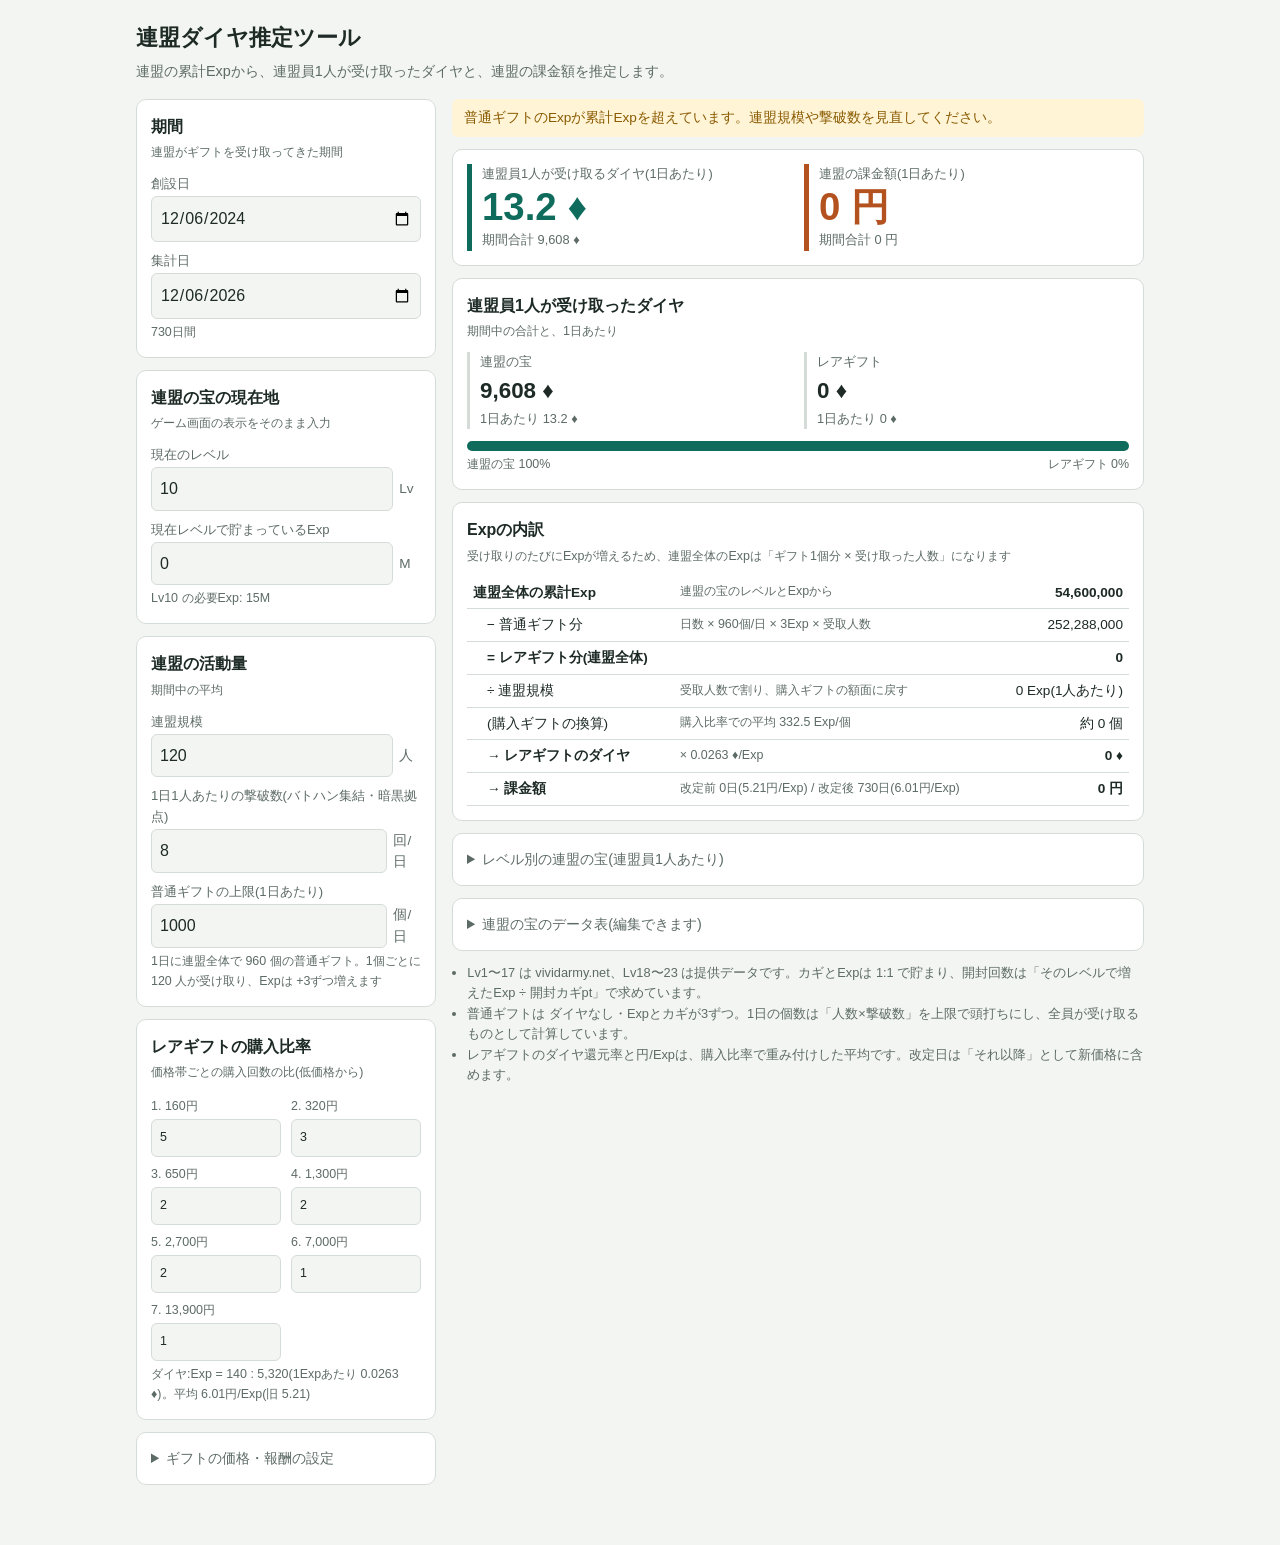
==== index.html @ a369a462 "Rename 連盟ダイヤ推定ツール.html to index.html" ====
<!DOCTYPE html>
<html lang="ja">
<head>
<meta charset="utf-8">
<meta name="viewport" content="width=device-width, initial-scale=1, viewport-fit=cover">
<title>連盟ダイヤ推定ツール</title>
<style>
:root{--bg:#f3f5f2;--panel:#fff;--ink:#1d2a26;--sub:#5d6b66;--line:#d5dcd8;--acc:#0f6b5c;--acc2:#b4521f;--warn:#8a5a00;--warnbg:#fff4d6;
box-sizing:border-box;padding-top:env(safe-area-inset-top,0px);padding-bottom:env(safe-area-inset-bottom,0px)}
@media (prefers-color-scheme:dark){:root:not([data-theme="light"]){--bg:#121815;--panel:#1b2420;--ink:#e6ede9;--sub:#9db0a8;--line:#2e3b36;--acc:#4fc3ad;--acc2:#f09a68;--warn:#f2c76a;--warnbg:#3a3116}}
:root[data-theme="dark"]{--bg:#121815;--panel:#1b2420;--ink:#e6ede9;--sub:#9db0a8;--line:#2e3b36;--acc:#4fc3ad;--acc2:#f09a68;--warn:#f2c76a;--warnbg:#3a3116}
html{scroll-padding-top:env(safe-area-inset-top,0px)}
*{box-sizing:border-box}
body{margin:0;background:var(--bg);color:var(--ink);font-family:"Noto Sans JP","Hiragino Sans","Yu Gothic",sans-serif;line-height:1.6}
main{max-width:1040px;margin:0 auto;padding:20px 16px 48px}
h1{font-size:1.4rem;margin:0 0 4px}
h2{font-size:1rem;margin:0 0 4px}
p.lead{margin:0 0 16px;color:var(--sub);font-size:.9rem}
.layout{display:grid;grid-template-columns:300px 1fr;gap:16px;align-items:start}
@media (max-width:820px){.layout{grid-template-columns:1fr}}
@media (min-width:821px){aside{position:sticky;top:12px}}
section,.card{background:var(--panel);border:1px solid var(--line);border-radius:10px;padding:14px;margin-bottom:12px}
.scope{font-size:.78rem;color:var(--sub);margin:0 0 10px}
label{display:block;font-size:.82rem;color:var(--sub);margin-top:8px}
.in{display:flex;align-items:center;gap:6px;margin-top:2px}
.in span{color:var(--sub);font-size:.85rem;min-width:1.6em}
input{width:100%;padding:8px;font:inherit;color:var(--ink);background:var(--bg);border:1px solid var(--line);border-radius:6px}
input:focus-visible,button:focus-visible,summary:focus-visible{outline:2px solid var(--acc);outline-offset:1px}
.hint{font-size:.78rem;color:var(--sub);margin:4px 0 0;min-height:1.2em}
.row{display:grid;grid-template-columns:repeat(auto-fit,minmax(210px,1fr));gap:12px}
.c{border-left:3px solid var(--line);padding-left:10px}
.c .k{font-size:.8rem;color:var(--sub)}
.c .v{font-size:1.4rem;font-weight:700;font-variant-numeric:tabular-nums}
.c .s{font-size:.8rem;color:var(--sub)}
.hero .c{border-left-width:5px}
.hero .v{font-size:2.4rem;line-height:1.2}
.hero .a{border-color:var(--acc)}.hero .a .v{color:var(--acc)}
.hero .b{border-color:var(--acc2)}.hero .b .v{color:var(--acc2)}
.bar{display:flex;height:10px;border-radius:5px;overflow:hidden;background:var(--line);margin:12px 0 4px}
.bar i{display:block;background:var(--acc)}.bar i+i{background:var(--acc2)}
.legend{font-size:.78rem;color:var(--sub);display:flex;justify-content:space-between}
.warn{background:var(--warnbg);color:var(--warn);border-radius:6px;padding:8px 12px;margin:0 0 12px;font-size:.85rem}
.scroll{overflow-x:auto}
table{border-collapse:collapse;width:100%;font-size:.85rem;font-variant-numeric:tabular-nums}
th,td{border-bottom:1px solid var(--line);padding:5px 6px;text-align:right;white-space:nowrap}
th:first-child,td:first-child{text-align:left;white-space:normal}
td:nth-child(2){color:var(--sub);font-size:.78rem;text-align:left}
td input{padding:4px 6px;min-width:96px;text-align:right}
#tbl td:nth-child(2){text-align:right;color:inherit;font-size:inherit}
#tiers td:nth-child(2){text-align:right;color:inherit;font-size:inherit}
.mix{display:grid;grid-template-columns:repeat(2,1fr);gap:4px 10px}
.mix label{margin-top:4px;font-size:.78rem}
button{font:inherit;padding:6px 12px;border:1px solid var(--line);border-radius:6px;background:var(--bg);color:var(--ink);cursor:pointer}
details{margin-top:8px}
summary{cursor:pointer;color:var(--sub);font-size:.9rem}
ul.note{margin:8px 0 0;padding-left:1.2em;color:var(--sub);font-size:.8rem}
</style>
</head>
<body>
<main>
<h1>連盟ダイヤ推定ツール</h1>
<p class="lead">連盟の累計Expから、連盟員1人が受け取ったダイヤと、連盟の課金額を推定します。</p>
<div class="layout">
<aside>
<section>
<h2>期間</h2><p class="scope">連盟がギフトを受け取ってきた期間</p>
<label for="start">創設日</label><div class="in"><input type="date" id="start"></div>
<label for="end">集計日</label><div class="in"><input type="date" id="end"></div>
<p class="hint" id="hDays"></p>
</section>
<section>
<h2>連盟の宝の現在地</h2><p class="scope">ゲーム画面の表示をそのまま入力</p>
<label for="lv">現在のレベル</label><div class="in"><input type="number" id="lv" min="1" value="10"><span>Lv</span></div>
<label for="exp">現在レベルで貯まっているExp</label><div class="in"><input type="number" id="exp" min="0" step="0.01" value="0"><span>M</span></div>
<p class="hint" id="hLv"></p>
</section>
<section>
<h2>連盟の活動量</h2><p class="scope">期間中の平均</p>
<label for="mem">連盟規模</label><div class="in"><input type="number" id="mem" min="1" value="120"><span>人</span></div>
<label for="kill">1日1人あたりの撃破数(バトハン集結・暗黒拠点)</label><div class="in"><input type="number" id="kill" min="0" value="8"><span>回/日</span></div>
<label for="cap">普通ギフトの上限(1日あたり)</label><div class="in"><input type="number" id="cap" min="0" value="1000"><span>個/日</span></div>
<p class="hint" id="hNorm"></p>
</section>
<section>
<h2>レアギフトの購入比率</h2><p class="scope">価格帯ごとの購入回数の比(低価格から)</p>
<div class="mix" id="mix"></div>
<p class="hint" id="hMix"></p>
</section>
<details class="card">
<summary>ギフトの価格・報酬の設定</summary>
<div class="scroll"><table id="tiers"></table></div>
<label>価格改定日<div class="in"><input type="date" id="cut" value="2024-04-27"></div></label>
</details>
</aside>

<div>
<div id="warns"></div>
<div class="row hero card" id="hero"></div>
<section>
<h2>連盟員1人が受け取ったダイヤ</h2><p class="scope">期間中の合計と、1日あたり</p>
<div class="row" id="dia"></div>
<div class="bar" id="bar"></div><div class="legend" id="legend"></div>
</section>
<section>
<h2>Expの内訳</h2><p class="scope">受け取りのたびにExpが増えるため、連盟全体のExpは「ギフト1個分 × 受け取った人数」になります</p>
<div class="scroll"><table id="flow"></table></div>
</section>
<details class="card"><summary>レベル別の連盟の宝(連盟員1人あたり)</summary><div class="scroll"><table id="detail"></table></div></details>
<details class="card"><summary>連盟の宝のデータ表(編集できます)</summary>
<div class="scroll"><table id="tbl"></table></div>
<p><button id="add" type="button">レベルを追加</button></p></details>
<ul class="note">
<li>Lv1〜17 は vividarmy.net、Lv18〜23 は提供データです。カギとExpは 1:1 で貯まり、開封回数は「そのレベルで増えたExp ÷ 開封カギpt」で求めています。</li>
<li>普通ギフトは ダイヤなし・Expとカギが3ずつ。1日の個数は「人数×撃破数」を上限で頭打ちにし、全員が受け取るものとして計算しています。</li>
<li>レアギフトのダイヤ還元率と円/Expは、購入比率で重み付けした平均です。改定日は「それ以降」として新価格に含めます。</li>
</ul>
</div>
</div>
</main>
<script>
const DATA=[[1500000,450000,75],[2250000,525000,85],[3150000,600000,100],[4200000,675000,115],[5400000,750000,130],[6750000,825000,145],[8250000,900000,160],[10500000,975000,175],[12600000,1050000,190],[15000000,1500000,275],[18000000,1650000,305],[22500000,1800000,335],[28500000,1950000,365],[36000000,2100000,395],[45000000,2250000,430],[57000000,2400000,460],[75000000,2550000,495],[97500000,2700000,525],[123000000,2850000,560],[130000000,3300000,655],[180000000,3600000,720],[218000000,3900000,780],[263000000,4200000,850],[null,null,null]];
const $=id=>document.getElementById(id);
const fmtD=d=>d.getFullYear()+'-'+String(d.getMonth()+1).padStart(2,'0')+'-'+String(d.getDate()).padStart(2,'0');
const utc=s=>{const [y,m,d]=s.split('-').map(Number);return Date.UTC(y,m-1,d)};
const n0=x=>Math.round(x).toLocaleString('ja-JP');
const n1=x=>x.toLocaleString('ja-JP',{maximumFractionDigits:1});
const n2=x=>x.toLocaleString('ja-JP',{maximumFractionDigits:2});
const now=new Date();
$('end').value=fmtD(now);
$('start').value=fmtD(new Date(now.getFullYear()-2,now.getMonth(),now.getDate()));
function buildTable(){
  let h='<tr><th>Lv</th><th>次Lv Exp</th><th>開封カギpt</th><th>ダイヤ(♦)</th></tr>';
  DATA.forEach((r,i)=>{h+=`<tr><td>${i+1}</td>`+r.map((v,j)=>`<td><input type="number" min="0" data-r="${i}" data-c="${j}" value="${v??''}" aria-label="Lv${i+1}の${['次Lv Exp','開封カギpt','ダイヤ'][j]}"></td>`).join('')+'</tr>'});
  $('tbl').innerHTML=h;
}
function rows(){const o=[];document.querySelectorAll('#tbl tr').forEach((tr,i)=>{if(i)o.push([...tr.querySelectorAll('input')].map(x=>x.value===''?null:Number(x.value)))});return o}
const card=(k,v,s,cls)=>`<div class="c ${cls||''}"><div class="k">${k}</div><div class="v">${v}</div><div class="s">${s||''}</div></div>`;
const TIERS=[[160,120,5,20,5],[320,240,5,40,3],[650,600,10,100,2],[1300,1100,10,200,2],[2700,2440,10,450,2],[7000,6100,20,1200,1],[13900,12000,20,2400,1]];
const n4=x=>x.toLocaleString('ja-JP',{maximumFractionDigits:4});
function buildTiers(){
  let h='<tr><th>新価格(円)</th><th>旧価格(円)</th><th>ダイヤ</th><th>Exp・カギ</th></tr>';
  TIERS.forEach((t,i)=>{h+='<tr>'+t.slice(0,4).map((v,j)=>`<td><input type="number" min="0" data-t="${i}" data-j="${j}" value="${v}" aria-label="${i+1}段目の${['新価格','旧価格','ダイヤ','Exp・カギ'][j]}"></td>`).join('')+'</tr>'});
  $('tiers').innerHTML=h;
  $('mix').innerHTML=TIERS.map((t,i)=>`<label>${i+1}. <span id="mx${i}"></span><div class="in"><input type="number" min="0" step="0.1" data-w="${i}" value="${t[4]}" aria-label="${i+1}段目の購入比率"></div></label>`).join('');
}
function tiers(){
  const T=[...document.querySelectorAll('#tiers tr')].slice(1).map(tr=>[...tr.querySelectorAll('input')].map(x=>Number(x.value)||0));
  const w=[...document.querySelectorAll('#mix input')].map(x=>Math.max(0,Number(x.value)||0));
  return T.map((t,i)=>({np:t[0],op:t[1],d:t[2],x:t[3],w:w[i]}));
}
function calc(){
  const R=rows(),L=Math.max(1,parseInt($('lv').value)||1),e=Math.max(0,Number($('exp').value)||0)*1e6;
  const mem=Math.max(1,Number($('mem').value)||1),kill=Math.max(0,Number($('kill').value)||0),cap=Math.max(0,Number($('cap').value)||0);
  const s=utc($('start').value),t=utc($('end').value),c=utc($('cut').value);
  const T=tiers();
  T.forEach((x,i)=>{$('mx'+i).textContent=n0(x.np)+'円'});
  const sw=T.reduce((a,x)=>a+x.w,0),wX=T.reduce((a,x)=>a+x.w*x.x,0),wD=T.reduce((a,x)=>a+x.w*x.d,0);
  const wN=T.reduce((a,x)=>a+x.w*x.np,0),wO=T.reduce((a,x)=>a+x.w*x.op,0);
  const dpe=wX>0?wD/wX:0,yN=wX>0?wN/wX:0,yO=wX>0?wO/wX:0;
  $('hMix').textContent=wX>0?`ダイヤ:Exp = ${n1(wD)} : ${n0(wX)}(1Expあたり ${n4(dpe)} ♦)。平均 ${n2(yN)}円/Exp(旧 ${n2(yO)})`:'購入比率を入力してください';
  const W=[];
  if(!(t>s)) W.push('集計日は創設日より後にしてください。');
  const days=Math.max(1,(t-s)/864e5);
  $('hDays').textContent=t>s?`${n0(days)}日間`:'';
  const cur=R[L-1];
  $('hLv').textContent=cur&&cur[0]!=null?`Lv${L} の必要Exp: ${n1(cur[0]/1e6)}M`:`Lv${L} のデータが未入力です`;
  const raw=mem*kill,gpd=Math.min(raw,cap);
  $('hNorm').textContent=`1日に連盟全体で ${n0(gpd)} 個の普通ギフト${raw>cap?`(上限 ${n0(cap)} 個で頭打ち)`:''}。1個ごとに ${n0(mem)} 人が受け取り、Expは +3ずつ増えます`;
  let cum=0,chest=0,det=[],ok=true;
  for(let k=1;k<=L;k++){
    const r=R[k-1]||[null,null,null],gain=k<L?r[0]:e;
    if(gain==null){W.push(`Lv${k} の「次Lv Exp」が未入力のため、累計Expを正しく計算できません。`);ok=false;break}
    cum+=gain;
    if(r[1]&&r[2]!=null){const o=gain/r[1],d=o*r[2];chest+=d;det.push([k,gain,o,d])}
    else{W.push(`Lv${k} のカギpt・ダイヤが未入力のため、このレベルの宝のダイヤは含めていません。`);det.push([k,gain,null,null])}
  }
  if(ok&&cur&&cur[0]!=null&&e>cur[0]) W.push(`入力したExpが Lv${L} の必要Expを超えています。レベルを確認してください。`);
  const norm=days*gpd*3*mem;
  let rare=cum-norm;
  if(rare<0){W.push('普通ギフトのExpが累計Expを超えています。連盟規模や撃破数を見直してください。');rare=0}
  const rareP=rare/mem, gift=rareP*dpe, tot=chest+gift;
  const dB=Math.min(Math.max((Math.min(t,c)-s)/864e5,0),days),dA=days-dB;
  const yen=rareP*(yO*dB+yN*dA)/days;
  const cnt=wX>0?rareP/(wX/sw):0;
  $('warns').innerHTML=W.map(w=>`<p class="warn">${w}</p>`).join('');
  $('hero').innerHTML=card('連盟員1人が受け取るダイヤ(1日あたり)',n1(tot/days)+' ♦',`期間合計 ${n0(tot)} ♦`,'a')+card('連盟の課金額(1日あたり)',n0(yen/days)+' 円',`期間合計 ${n0(yen)} 円`,'b');
  $('dia').innerHTML=card('連盟の宝',n0(chest)+' ♦',`1日あたり ${n1(chest/days)} ♦`)+card('レアギフト',n0(gift)+' ♦',`1日あたり ${n1(gift/days)} ♦`);
  const pc=tot>0?chest/tot*100:0;
  $('bar').innerHTML=`<i style="width:${pc}%"></i><i style="width:${100-pc}%"></i>`;
  $('legend').innerHTML=`<span>連盟の宝 ${n0(pc)}%</span><span>レアギフト ${n0(100-pc)}%</span>`;
  const tr=(a,b,c2,bold)=>`<tr><${bold?'th':'td'}>${a}</${bold?'th':'td'}><td>${b}</td><${bold?'th':'td'}>${c2}</${bold?'th':'td'}></tr>`;
  $('flow').innerHTML=
    tr('連盟全体の累計Exp','連盟の宝のレベルとExpから',n0(cum),1)+
    tr('　− 普通ギフト分','日数 × '+n0(gpd)+'個/日 × 3Exp × 受取人数',n0(norm))+
    tr('　= レアギフト分(連盟全体)','',n0(rare),1)+
    tr('　÷ 連盟規模','受取人数で割り、購入ギフトの額面に戻す',n0(rareP)+' Exp(1人あたり)')+
    tr('　(購入ギフトの換算)','購入比率での平均 '+n1(sw>0?wX/sw:0)+' Exp/個','約 '+n0(cnt)+' 個')+
    tr('　→ レアギフトのダイヤ','× '+n4(dpe)+' ♦/Exp',n0(gift)+' ♦',1)+
    tr('　→ 課金額','改定前 '+n0(dB)+'日('+n2(yO)+'円/Exp) / 改定後 '+n0(dA)+'日('+n2(yN)+'円/Exp)',n0(yen)+' 円',1);
  let h='<tr><th>Lv</th><th>増えたExp</th><th>開封回数</th><th>ダイヤ(♦)</th></tr>';
  det.forEach(d=>{h+=`<tr><td>${d[0]}</td><td style="text-align:right;color:inherit;font-size:inherit">${n0(d[1])}</td><td>${d[2]==null?'-':n2(d[2])}</td><td>${d[3]==null?'-':n0(d[3])}</td></tr>`});
  h+=`<tr><th>合計</th><th>${n0(cum)}</th><th></th><th>${n0(chest)}</th></tr>`;
  $('detail').innerHTML=h;
}
$('add').onclick=()=>{const r=rows();DATA.length=0;r.forEach(x=>DATA.push(x));DATA.push([null,null,null]);buildTable();calc()};
document.addEventListener('input',calc);
buildTable();buildTiers();calc();
</script>
</body>
</html>
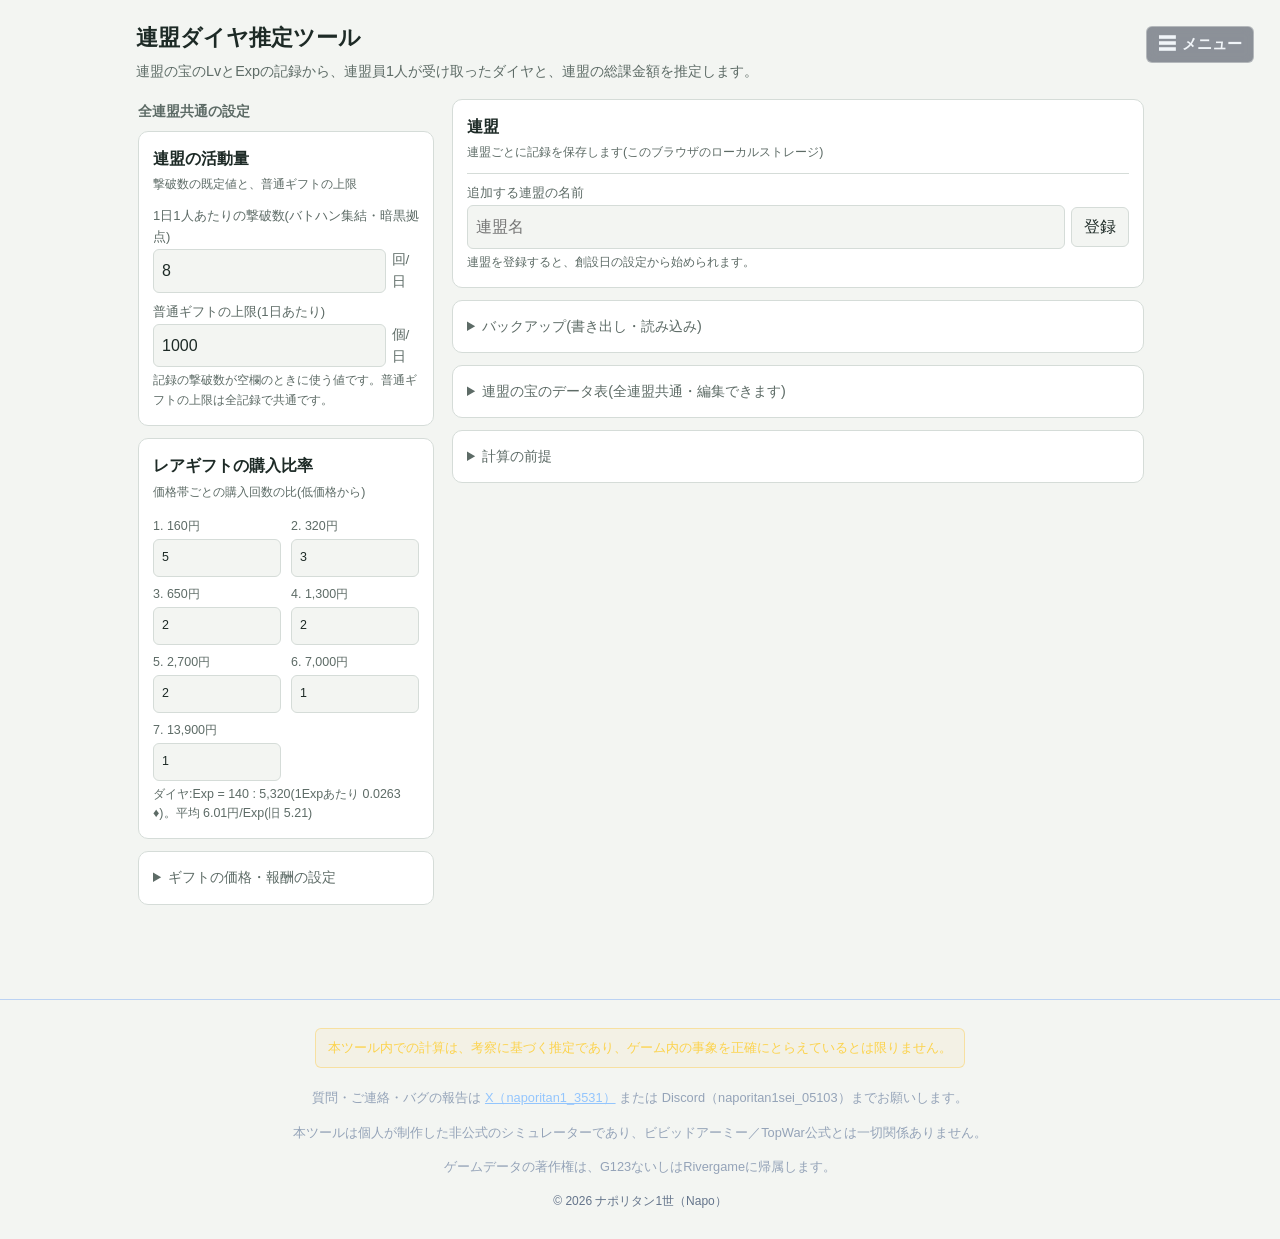
==== commit 94d9a070: "コモンメニュー" ====
--- a/index.html
+++ b/index.html
@@ -2,13 +2,15 @@
 <html lang="ja">
 <head>
 <meta charset="utf-8">
+<link rel="stylesheet" href="site-common.css">
+<script src="site-common.js" defer></script>
 <meta name="viewport" content="width=device-width, initial-scale=1, viewport-fit=cover">
 <title>連盟ダイヤ推定ツール</title>
 <style>
-:root{--bg:#f3f5f2;--panel:#fff;--ink:#1d2a26;--sub:#5d6b66;--line:#d5dcd8;--acc:#0f6b5c;--acc2:#b4521f;--warn:#8a5a00;--warnbg:#fff4d6;
+:root{--bg:#f3f5f2;--panel:#fff;--ink:#1d2a26;--sub:#5d6b66;--line:#d5dcd8;--acc:#0f6b5c;--acc2:#b4521f;--warn:#8a5a00;--warnbg:#fff4d6;--onacc:#fff;
 box-sizing:border-box;padding-top:env(safe-area-inset-top,0px);padding-bottom:env(safe-area-inset-bottom,0px)}
-@media (prefers-color-scheme:dark){:root:not([data-theme="light"]){--bg:#121815;--panel:#1b2420;--ink:#e6ede9;--sub:#9db0a8;--line:#2e3b36;--acc:#4fc3ad;--acc2:#f09a68;--warn:#f2c76a;--warnbg:#3a3116}}
-:root[data-theme="dark"]{--bg:#121815;--panel:#1b2420;--ink:#e6ede9;--sub:#9db0a8;--line:#2e3b36;--acc:#4fc3ad;--acc2:#f09a68;--warn:#f2c76a;--warnbg:#3a3116}
+@media (prefers-color-scheme:dark){:root:not([data-theme="light"]){--bg:#121815;--panel:#1b2420;--ink:#e6ede9;--sub:#9db0a8;--line:#2e3b36;--acc:#4fc3ad;--acc2:#f09a68;--warn:#f2c76a;--warnbg:#3a3116;--onacc:#0b1512}}
+:root[data-theme="dark"]{--bg:#121815;--panel:#1b2420;--ink:#e6ede9;--sub:#9db0a8;--line:#2e3b36;--acc:#4fc3ad;--acc2:#f09a68;--warn:#f2c76a;--warnbg:#3a3116;--onacc:#0b1512}
 html{scroll-padding-top:env(safe-area-inset-top,0px)}
 *{box-sizing:border-box}
 body{margin:0;background:var(--bg);color:var(--ink);font-family:"Noto Sans JP","Hiragino Sans","Yu Gothic",sans-serif;line-height:1.6}
@@ -18,14 +20,19 @@
 p.lead{margin:0 0 16px;color:var(--sub);font-size:.9rem}
 .layout{display:grid;grid-template-columns:300px 1fr;gap:16px;align-items:start}
 @media (max-width:820px){.layout{grid-template-columns:1fr}}
-@media (min-width:821px){aside{position:sticky;top:12px}}
+@media (min-width:821px){aside{position:sticky;top:12px;max-height:calc(100dvh - 24px);overflow-y:auto;padding:2px}}
+.asidehd{margin:0 0 8px;font-size:.85rem;font-weight:700;color:var(--sub)}
+.pop{border-top:1px solid var(--line);margin-top:10px}
+#hRen:empty{display:none}
 section,.card{background:var(--panel);border:1px solid var(--line);border-radius:10px;padding:14px;margin-bottom:12px}
 .scope{font-size:.78rem;color:var(--sub);margin:0 0 10px}
 label{display:block;font-size:.82rem;color:var(--sub);margin-top:8px}
 .in{display:flex;align-items:center;gap:6px;margin-top:2px}
+.in button{flex:none;white-space:nowrap}
 .in span{color:var(--sub);font-size:.85rem;min-width:1.6em}
-input{width:100%;padding:8px;font:inherit;color:var(--ink);background:var(--bg);border:1px solid var(--line);border-radius:6px}
-input:focus-visible,button:focus-visible,summary:focus-visible{outline:2px solid var(--acc);outline-offset:1px}
+input,select,textarea{width:100%;padding:8px;font:inherit;color:var(--ink);background:var(--bg);border:1px solid var(--line);border-radius:6px}
+textarea{font-size:.8rem;resize:vertical}
+input:focus-visible,select:focus-visible,textarea:focus-visible,button:focus-visible,summary:focus-visible{outline:2px solid var(--acc);outline-offset:1px}
 .hint{font-size:.78rem;color:var(--sub);margin:4px 0 0;min-height:1.2em}
 .row{display:grid;grid-template-columns:repeat(auto-fit,minmax(210px,1fr));gap:12px}
 .c{border-left:3px solid var(--line);padding-left:10px}
@@ -46,40 +53,38 @@
 th:first-child,td:first-child{text-align:left;white-space:normal}
 td:nth-child(2){color:var(--sub);font-size:.78rem;text-align:left}
 td input{padding:4px 6px;min-width:96px;text-align:right}
-#tbl td:nth-child(2){text-align:right;color:inherit;font-size:inherit}
-#tiers td:nth-child(2){text-align:right;color:inherit;font-size:inherit}
+#tbl td:nth-child(2),#tiers td:nth-child(2),#recTbl td:nth-child(2),#rTbl td:nth-child(2){text-align:right;color:inherit;font-size:inherit}
+#recTbl td input[type="date"]{min-width:140px;text-align:left}
+#recTbl td:last-child{text-align:center}
+#recTbl td.tag{color:var(--sub);font-size:.8rem}
+#recTbl tr.fd td{background:color-mix(in srgb,var(--acc) 8%,transparent)}
+#rTbl td:first-child{white-space:nowrap}
+#rTbl tr.dim td{opacity:.45}
 .mix{display:grid;grid-template-columns:repeat(2,1fr);gap:4px 10px}
 .mix label{margin-top:4px;font-size:.78rem}
 button{font:inherit;padding:6px 12px;border:1px solid var(--line);border-radius:6px;background:var(--bg);color:var(--ink);cursor:pointer}
+button:disabled{opacity:.5;cursor:not-allowed}
+.rowbtn{padding:3px 8px;font-size:.8rem}
+.sep{border-top:1px solid var(--line);margin:14px 0 0}
+.btns{display:flex;gap:8px;flex-wrap:wrap;margin:10px 0 0}
 details{margin-top:8px}
 summary{cursor:pointer;color:var(--sub);font-size:.9rem}
 ul.note{margin:8px 0 0;padding-left:1.2em;color:var(--sub);font-size:.8rem}
+@media (max-width:820px){aside{order:2}}
 </style>
 </head>
 <body>
 <main>
 <h1>連盟ダイヤ推定ツール</h1>
-<p class="lead">連盟の累計Expから、連盟員1人が受け取ったダイヤと、連盟の課金額を推定します。</p>
+<p class="lead">連盟の宝のLvとExpの記録から、連盟員1人が受け取ったダイヤと、連盟の総課金額を推定します。</p>
 <div class="layout">
 <aside>
-<section>
-<h2>期間</h2><p class="scope">連盟がギフトを受け取ってきた期間</p>
-<label for="start">創設日</label><div class="in"><input type="date" id="start"></div>
-<label for="end">集計日</label><div class="in"><input type="date" id="end"></div>
-<p class="hint" id="hDays"></p>
-</section>
-<section>
-<h2>連盟の宝の現在地</h2><p class="scope">ゲーム画面の表示をそのまま入力</p>
-<label for="lv">現在のレベル</label><div class="in"><input type="number" id="lv" min="1" value="10"><span>Lv</span></div>
-<label for="exp">現在レベルで貯まっているExp</label><div class="in"><input type="number" id="exp" min="0" step="0.01" value="0"><span>M</span></div>
-<p class="hint" id="hLv"></p>
-</section>
-<section>
-<h2>連盟の活動量</h2><p class="scope">期間中の平均</p>
-<label for="mem">連盟規模</label><div class="in"><input type="number" id="mem" min="1" value="120"><span>人</span></div>
+<p class="asidehd">全連盟共通の設定</p>
+<section>
+<h2>連盟の活動量</h2><p class="scope">撃破数の既定値と、普通ギフトの上限</p>
 <label for="kill">1日1人あたりの撃破数(バトハン集結・暗黒拠点)</label><div class="in"><input type="number" id="kill" min="0" value="8"><span>回/日</span></div>
 <label for="cap">普通ギフトの上限(1日あたり)</label><div class="in"><input type="number" id="cap" min="0" value="1000"><span>個/日</span></div>
-<p class="hint" id="hNorm"></p>
+<p class="hint">記録の撃破数が空欄のときに使う値です。普通ギフトの上限は全記録で共通です。</p>
 </section>
 <section>
 <h2>レアギフトの購入比率</h2><p class="scope">価格帯ごとの購入回数の比(低価格から)</p>
@@ -94,49 +99,144 @@
 </aside>
 
 <div>
-<div id="warns"></div>
-<div class="row hero card" id="hero"></div>
-<section>
-<h2>連盟員1人が受け取ったダイヤ</h2><p class="scope">期間中の合計と、1日あたり</p>
-<div class="row" id="dia"></div>
-<div class="bar" id="bar"></div><div class="legend" id="legend"></div>
-</section>
-<section>
-<h2>Expの内訳</h2><p class="scope">受け取りのたびにExpが増えるため、連盟全体のExpは「ギフト1個分 × 受け取った人数」になります</p>
-<div class="scroll"><table id="flow"></table></div>
-</section>
-<details class="card"><summary>レベル別の連盟の宝(連盟員1人あたり)</summary><div class="scroll"><table id="detail"></table></div></details>
-<details class="card"><summary>連盟の宝のデータ表(編集できます)</summary>
+<section>
+<h2>連盟</h2><p class="scope">連盟ごとに記録を保存します(このブラウザのローカルストレージ)</p>
+<div id="allyManage" hidden>
+<div class="in"><select id="allySel" aria-label="登録済みの連盟"></select></div>
+<div class="btns"><button type="button" id="allyRenBtn" aria-expanded="false">名前を変更</button><button type="button" id="allyAddBtn" aria-expanded="false">新しい連盟を追加</button><button type="button" id="allyDel">この連盟を削除</button></div>
+</div>
+<div id="renForm" class="pop" hidden>
+<label for="allyName">新しい連盟名</label>
+<div class="in"><input type="text" id="allyName" autocomplete="off"><button type="button" id="allyRen" disabled>変更</button><button type="button" id="renCancel">やめる</button></div>
+</div>
+<div id="addForm" class="pop" hidden>
+<label for="newName">追加する連盟の名前</label>
+<div class="in"><input type="text" id="newName" placeholder="連盟名" autocomplete="off"><button type="button" id="allyAdd">登録</button><button type="button" id="addCancel">やめる</button></div>
+</div>
+<p class="hint" id="hRen"></p>
+<p class="hint" id="noAlly">連盟を登録すると、創設日の設定から始められます。</p>
+</section>
+
+<section id="foundCard" hidden>
+<h2>創設日を設定</h2><p class="scope">まず連盟ができた日を入力してください。この日を累計Exp 0(連盟の宝Lv1・Exp 0)の起点にして、あとの記録と結びつけます</p>
+<label for="fdIn">創設日</label><div class="in"><input type="date" id="fdIn"></div>
+<label for="fmIn">創設時のアクティブ人数(任意)</label><div class="in"><input type="number" id="fmIn" min="1" step="1"><span>人</span></div>
+<p class="hint">空欄のときは、最初の記録の人数を使います。</p>
+<div class="btns"><button type="button" id="fdSet" disabled>創設日を設定</button></div>
+</section>
+
+<div id="recBody" hidden>
+<section>
+<h2>記録</h2><p class="scope">ある時点の連盟の宝のLvとExp(ゲーム画面の表示のまま)と、そのときのアクティブ人数を記録します。1行目は創設日で、累計Expは0です</p>
+<div class="scroll"><table id="recTbl"></table></div>
+<div class="btns"><button type="button" id="recAdd">記録を追加</button></div>
+<p class="hint" id="recHint"></p>
+</section>
+<section>
+<h2>推定する期間</h2><p class="scope">記録の日付から選ぶか、日付を指定します。指定した日が記録と記録のあいだにあるときは、前後の記録を直線で結んで推定します</p>
+<div class="row">
+<div><label for="pfSel">開始日</label><div class="in"><select id="pfSel"></select></div><div class="in"><input type="date" id="pf" hidden aria-label="開始日を指定"></div></div>
+<div><label for="ptSel">終了日</label><div class="in"><select id="ptSel"></select></div><div class="in"><input type="date" id="pt" hidden aria-label="終了日を指定"></div></div>
+</div>
+<div class="btns"><button type="button" id="pAll">全期間にする</button></div>
+<p class="hint" id="hPeriod"></p>
+</section>
+<div id="rWarns"></div>
+<div class="row hero card" id="rHero"></div>
+<section>
+<h2>連盟員1人が受け取ったダイヤ</h2><p class="scope">推定期間の合計と、1日あたり</p>
+<div class="row" id="rDia"></div>
+<div class="bar" id="rBar"></div><div class="legend" id="rLegend"></div>
+</section>
+<section>
+<h2>区間ごとの内訳</h2><p class="scope">記録と記録のあいだを1区間として計算し、推定期間に含まれる日数の分だけ表示しています。Exp・ダイヤは区間内で毎日同じペースで増えたものとして日割りします</p>
+<div class="scroll"><table id="rTbl"></table></div>
+</section>
+</div>
+<details class="card" id="bkBox"><summary>バックアップ(書き出し・読み込み)</summary>
+<p class="scope">ローカルストレージはこのブラウザにだけ保存されます。別の端末へ移すときや、念のための控えに使えます</p>
+<textarea id="bk" rows="5" aria-label="バックアップ用のテキスト" spellcheck="false"></textarea>
+<div class="btns"><button type="button" id="bkOut">書き出す</button><button type="button" id="bkIn">この内容で置き換える</button></div>
+<p class="hint" id="hBk"></p>
+</details>
+
+<details class="card"><summary>連盟の宝のデータ表(全連盟共通・編集できます)</summary>
 <div class="scroll"><table id="tbl"></table></div>
 <p><button id="add" type="button">レベルを追加</button></p></details>
+<details class="card"><summary>計算の前提</summary>
 <ul class="note">
-<li>Lv1〜17 は vividarmy.net、Lv18〜23 は提供データです。カギとExpは 1:1 で貯まり、開封回数は「そのレベルで増えたExp ÷ 開封カギpt」で求めています。</li>
+<li>連盟の宝のLv1〜17 は vividarmy.net、Lv18〜23 は提供データです。カギとExpは 1:1 で貯まり、開封回数は「そのレベルで増えたExp ÷ 開封カギpt」で求めています。</li>
 <li>普通ギフトは ダイヤなし・Expとカギが3ずつ。1日の個数は「人数×撃破数」を上限で頭打ちにし、全員が受け取るものとして計算しています。</li>
 <li>レアギフトのダイヤ還元率と円/Expは、購入比率で重み付けした平均です。改定日は「それ以降」として新価格に含めます。</li>
-</ul>
+<li>創設日は累計Exp 0(連盟の宝Lv1・Exp 0)の記録として扱います。創設日のアクティブ人数は空欄でもよく、その場合は最初の記録の人数を使います。</li>
+<li>記録と記録のあいだ(区間)ごとに、人数と撃破数は両端の記録の平均値を使います。連盟の宝のダイヤは、区間の両端の累計Expから求めた差です。</li>
+<li>推定期間が区間の途中から始まる・終わる場合は、その区間のExp・ダイヤを日数の割合で按分します。記録のない期間は推定できません。</li>
+</ul></details>
 </div>
 </div>
 </main>
 <script>
 const DATA=[[1500000,450000,75],[2250000,525000,85],[3150000,600000,100],[4200000,675000,115],[5400000,750000,130],[6750000,825000,145],[8250000,900000,160],[10500000,975000,175],[12600000,1050000,190],[15000000,1500000,275],[18000000,1650000,305],[22500000,1800000,335],[28500000,1950000,365],[36000000,2100000,395],[45000000,2250000,430],[57000000,2400000,460],[75000000,2550000,495],[97500000,2700000,525],[123000000,2850000,560],[130000000,3300000,655],[180000000,3600000,720],[218000000,3900000,780],[263000000,4200000,850],[null,null,null]];
+const TIERS=[[160,120,5,20,5],[320,240,5,40,3],[650,600,10,100,2],[1300,1100,10,200,2],[2700,2440,10,450,2],[7000,6100,20,1200,1],[13900,12000,20,2400,1]];
+const KEY='allianceDiaTool.v1';
+const FD='__fd';
 const $=id=>document.getElementById(id);
 const fmtD=d=>d.getFullYear()+'-'+String(d.getMonth()+1).padStart(2,'0')+'-'+String(d.getDate()).padStart(2,'0');
 const utc=s=>{const [y,m,d]=s.split('-').map(Number);return Date.UTC(y,m-1,d)};
+const fmtU=t=>new Date(t).toISOString().slice(0,10);
 const n0=x=>Math.round(x).toLocaleString('ja-JP');
 const n1=x=>x.toLocaleString('ja-JP',{maximumFractionDigits:1});
 const n2=x=>x.toLocaleString('ja-JP',{maximumFractionDigits:2});
-const now=new Date();
-$('end').value=fmtD(now);
-$('start').value=fmtD(new Date(now.getFullYear()-2,now.getMonth(),now.getDate()));
+const n4=x=>x.toLocaleString('ja-JP',{maximumFractionDigits:4});
+const esc=s=>String(s).replace(/[&<>"']/g,c=>({'&':'&amp;','<':'&lt;','>':'&gt;','"':'&quot;',"'":'&#39;'}[c]));
+const uid=()=>Date.now().toString(36)+Math.random().toString(36).slice(2,7);
+const numOrNull=v=>(v===null||v===undefined||v===''||!Number.isFinite(Number(v)))?null:Number(v);
+const isDate=s=>typeof s==='string'&&/^\d{4}-\d\d-\d\d$/.test(s);
+const card=(k,v,s,cls)=>`<div class="c ${cls||''}"><div class="k">${k}</div><div class="v">${v}</div><div class="s">${s||''}</div></div>`;
+
+/* ---------- 保存データ ---------- */
+let S={cur:null,allies:[],cfg:null};
+let ready=false;
+const cleanAlly=a=>({id:String(a&&a.id||uid()),name:String(a&&a.name||''),
+  fd:isDate(a&&a.fd)?a.fd:'',fm:numOrNull(a&&a.fm),fk:numOrNull(a&&a.fk),
+  pf:isDate(a&&a.pf)?a.pf:'',pt:isDate(a&&a.pt)?a.pt:'',pfc:!!(a&&a.pfc),ptc:!!(a&&a.ptc),
+  recs:(a&&Array.isArray(a.recs)?a.recs:[]).map(r=>({id:String(r&&r.id||uid()),date:isDate(r&&r.date)?r.date:'',lv:numOrNull(r&&r.lv),exp:numOrNull(r&&r.exp),mem:numOrNull(r&&r.mem),kill:numOrNull(r&&r.kill)}))});
+function load(){
+  try{
+    const s=JSON.parse(localStorage.getItem(KEY)||'null');
+    if(s&&typeof s==='object'){
+      S.allies=Array.isArray(s.allies)?s.allies.map(cleanAlly):[];
+      S.cur=S.allies.some(a=>a.id===s.cur)?s.cur:(S.allies[0]?S.allies[0].id:null);
+      S.cfg=s.cfg&&typeof s.cfg==='object'?s.cfg:null;
+    }
+  }catch(e){}
+}
+function cfgNow(){
+  return{kill:$('kill').value,cap:$('cap').value,cut:$('cut').value,data:rows(),
+    tiers:[...document.querySelectorAll('#tiers tr')].slice(1).map(tr=>[...tr.querySelectorAll('input')].map(x=>x.value)),
+    w:[...document.querySelectorAll('#mix input')].map(x=>x.value)};
+}
+function save(){
+  if(ready)S.cfg=cfgNow();
+  try{localStorage.setItem(KEY,JSON.stringify({cur:S.cur,allies:S.allies,cfg:S.cfg}))}catch(e){}
+}
+function applyCfg(c){
+  if(!c)return;
+  if(Array.isArray(c.data)&&c.data.length&&c.data.every(r=>Array.isArray(r)&&r.length===3)){DATA.length=0;c.data.forEach(r=>DATA.push(r.map(numOrNull)))}
+  if(Array.isArray(c.tiers)&&c.tiers.length===TIERS.length)c.tiers.forEach((t,i)=>{for(let j=0;j<4;j++){const v=numOrNull(t&&t[j]);if(v!=null)TIERS[i][j]=v}});
+  if(Array.isArray(c.w)&&c.w.length===TIERS.length)c.w.forEach((v,i)=>{const x=numOrNull(v);if(x!=null)TIERS[i][4]=x});
+  ['kill','cap'].forEach(k=>{if(numOrNull(c[k])!=null)$(k).value=c[k]});
+  if(isDate(c.cut))$('cut').value=c.cut;
+}
+const cur=()=>S.allies.find(a=>a.id===S.cur)||null;
+
+/* ---------- 共通の表 ---------- */
 function buildTable(){
-  let h='<tr><th>Lv</th><th>次Lv Exp</th><th>開封カギpt</th><th>ダイヤ(♦)</th></tr>';
-  DATA.forEach((r,i)=>{h+=`<tr><td>${i+1}</td>`+r.map((v,j)=>`<td><input type="number" min="0" data-r="${i}" data-c="${j}" value="${v??''}" aria-label="Lv${i+1}の${['次Lv Exp','開封カギpt','ダイヤ'][j]}"></td>`).join('')+'</tr>'});
+  let h='<tr><th>連盟の宝のLv</th><th>次Lv Exp</th><th>開封カギpt</th><th>ダイヤ(♦)</th></tr>';
+  DATA.forEach((r,i)=>{h+=`<tr><td>${i+1}</td>`+r.map((v,j)=>`<td><input type="number" min="0" data-r="${i}" data-c="${j}" value="${v??''}" aria-label="連盟の宝Lv${i+1}の${['次Lv Exp','開封カギpt','ダイヤ'][j]}"></td>`).join('')+'</tr>'});
   $('tbl').innerHTML=h;
 }
 function rows(){const o=[];document.querySelectorAll('#tbl tr').forEach((tr,i)=>{if(i)o.push([...tr.querySelectorAll('input')].map(x=>x.value===''?null:Number(x.value)))});return o}
-const card=(k,v,s,cls)=>`<div class="c ${cls||''}"><div class="k">${k}</div><div class="v">${v}</div><div class="s">${s||''}</div></div>`;
-const TIERS=[[160,120,5,20,5],[320,240,5,40,3],[650,600,10,100,2],[1300,1100,10,200,2],[2700,2440,10,450,2],[7000,6100,20,1200,1],[13900,12000,20,2400,1]];
-const n4=x=>x.toLocaleString('ja-JP',{maximumFractionDigits:4});
 function buildTiers(){
   let h='<tr><th>新価格(円)</th><th>旧価格(円)</th><th>ダイヤ</th><th>Exp・カギ</th></tr>';
   TIERS.forEach((t,i)=>{h+='<tr>'+t.slice(0,4).map((v,j)=>`<td><input type="number" min="0" data-t="${i}" data-j="${j}" value="${v}" aria-label="${i+1}段目の${['新価格','旧価格','ダイヤ','Exp・カギ'][j]}"></td>`).join('')+'</tr>'});
@@ -148,63 +248,298 @@
   const w=[...document.querySelectorAll('#mix input')].map(x=>Math.max(0,Number(x.value)||0));
   return T.map((t,i)=>({np:t[0],op:t[1],d:t[2],x:t[3],w:w[i]}));
 }
-function calc(){
-  const R=rows(),L=Math.max(1,parseInt($('lv').value)||1),e=Math.max(0,Number($('exp').value)||0)*1e6;
-  const mem=Math.max(1,Number($('mem').value)||1),kill=Math.max(0,Number($('kill').value)||0),cap=Math.max(0,Number($('cap').value)||0);
-  const s=utc($('start').value),t=utc($('end').value),c=utc($('cut').value);
+function common(){
   const T=tiers();
   T.forEach((x,i)=>{$('mx'+i).textContent=n0(x.np)+'円'});
   const sw=T.reduce((a,x)=>a+x.w,0),wX=T.reduce((a,x)=>a+x.w*x.x,0),wD=T.reduce((a,x)=>a+x.w*x.d,0);
   const wN=T.reduce((a,x)=>a+x.w*x.np,0),wO=T.reduce((a,x)=>a+x.w*x.op,0);
   const dpe=wX>0?wD/wX:0,yN=wX>0?wN/wX:0,yO=wX>0?wO/wX:0;
   $('hMix').textContent=wX>0?`ダイヤ:Exp = ${n1(wD)} : ${n0(wX)}(1Expあたり ${n4(dpe)} ♦)。平均 ${n2(yN)}円/Exp(旧 ${n2(yO)})`:'購入比率を入力してください';
-  const W=[];
-  if(!(t>s)) W.push('集計日は創設日より後にしてください。');
-  const days=Math.max(1,(t-s)/864e5);
-  $('hDays').textContent=t>s?`${n0(days)}日間`:'';
-  const cur=R[L-1];
-  $('hLv').textContent=cur&&cur[0]!=null?`Lv${L} の必要Exp: ${n1(cur[0]/1e6)}M`:`Lv${L} のデータが未入力です`;
-  const raw=mem*kill,gpd=Math.min(raw,cap);
-  $('hNorm').textContent=`1日に連盟全体で ${n0(gpd)} 個の普通ギフト${raw>cap?`(上限 ${n0(cap)} 個で頭打ち)`:''}。1個ごとに ${n0(mem)} 人が受け取り、Expは +3ずつ増えます`;
-  let cum=0,chest=0,det=[],ok=true;
+  return{sw,wX,wD,dpe,yN,yO};
+}
+/* ある連盟の宝のLv・Expまでの累計Expと、連盟の宝から受け取った累計ダイヤ */
+function prog(R,L,e,W){
+  let cum=0,chest=0;
   for(let k=1;k<=L;k++){
-    const r=R[k-1]||[null,null,null],gain=k<L?r[0]:e;
-    if(gain==null){W.push(`Lv${k} の「次Lv Exp」が未入力のため、累計Expを正しく計算できません。`);ok=false;break}
-    cum+=gain;
-    if(r[1]&&r[2]!=null){const o=gain/r[1],d=o*r[2];chest+=d;det.push([k,gain,o,d])}
-    else{W.push(`Lv${k} のカギpt・ダイヤが未入力のため、このレベルの宝のダイヤは含めていません。`);det.push([k,gain,null,null])}
-  }
-  if(ok&&cur&&cur[0]!=null&&e>cur[0]) W.push(`入力したExpが Lv${L} の必要Expを超えています。レベルを確認してください。`);
-  const norm=days*gpd*3*mem;
-  let rare=cum-norm;
-  if(rare<0){W.push('普通ギフトのExpが累計Expを超えています。連盟規模や撃破数を見直してください。');rare=0}
-  const rareP=rare/mem, gift=rareP*dpe, tot=chest+gift;
-  const dB=Math.min(Math.max((Math.min(t,c)-s)/864e5,0),days),dA=days-dB;
-  const yen=rareP*(yO*dB+yN*dA)/days;
-  const cnt=wX>0?rareP/(wX/sw):0;
-  $('warns').innerHTML=W.map(w=>`<p class="warn">${w}</p>`).join('');
-  $('hero').innerHTML=card('連盟員1人が受け取るダイヤ(1日あたり)',n1(tot/days)+' ♦',`期間合計 ${n0(tot)} ♦`,'a')+card('連盟の課金額(1日あたり)',n0(yen/days)+' 円',`期間合計 ${n0(yen)} 円`,'b');
-  $('dia').innerHTML=card('連盟の宝',n0(chest)+' ♦',`1日あたり ${n1(chest/days)} ♦`)+card('レアギフト',n0(gift)+' ♦',`1日あたり ${n1(gift/days)} ♦`);
-  const pc=tot>0?chest/tot*100:0;
-  $('bar').innerHTML=`<i style="width:${pc}%"></i><i style="width:${100-pc}%"></i>`;
-  $('legend').innerHTML=`<span>連盟の宝 ${n0(pc)}%</span><span>レアギフト ${n0(100-pc)}%</span>`;
-  const tr=(a,b,c2,bold)=>`<tr><${bold?'th':'td'}>${a}</${bold?'th':'td'}><td>${b}</td><${bold?'th':'td'}>${c2}</${bold?'th':'td'}></tr>`;
-  $('flow').innerHTML=
-    tr('連盟全体の累計Exp','連盟の宝のレベルとExpから',n0(cum),1)+
-    tr('　− 普通ギフト分','日数 × '+n0(gpd)+'個/日 × 3Exp × 受取人数',n0(norm))+
-    tr('　= レアギフト分(連盟全体)','',n0(rare),1)+
-    tr('　÷ 連盟規模','受取人数で割り、購入ギフトの額面に戻す',n0(rareP)+' Exp(1人あたり)')+
-    tr('　(購入ギフトの換算)','購入比率での平均 '+n1(sw>0?wX/sw:0)+' Exp/個','約 '+n0(cnt)+' 個')+
-    tr('　→ レアギフトのダイヤ','× '+n4(dpe)+' ♦/Exp',n0(gift)+' ♦',1)+
-    tr('　→ 課金額','改定前 '+n0(dB)+'日('+n2(yO)+'円/Exp) / 改定後 '+n0(dA)+'日('+n2(yN)+'円/Exp)',n0(yen)+' 円',1);
-  let h='<tr><th>Lv</th><th>増えたExp</th><th>開封回数</th><th>ダイヤ(♦)</th></tr>';
-  det.forEach(d=>{h+=`<tr><td>${d[0]}</td><td style="text-align:right;color:inherit;font-size:inherit">${n0(d[1])}</td><td>${d[2]==null?'-':n2(d[2])}</td><td>${d[3]==null?'-':n0(d[3])}</td></tr>`});
-  h+=`<tr><th>合計</th><th>${n0(cum)}</th><th></th><th>${n0(chest)}</th></tr>`;
-  $('detail').innerHTML=h;
-}
-$('add').onclick=()=>{const r=rows();DATA.length=0;r.forEach(x=>DATA.push(x));DATA.push([null,null,null]);buildTable();calc()};
-document.addEventListener('input',calc);
-buildTable();buildTiers();calc();
+    const r=R[k-1]||[null,null,null],g=k<L?r[0]:e;
+    if(g==null){W.add(`連盟の宝Lv${k} の「次Lv Exp」が未入力のため、累計Expを正しく計算できません。`);return null}
+    cum+=g;
+    if(r[1]&&r[2]!=null)chest+=g/r[1]*r[2];
+    else W.add(`連盟の宝Lv${k} のカギpt・ダイヤが未入力のため、このレベルの宝のダイヤは含めていません。`);
+  }
+  return{cum,chest};
+}
+
+/* ---------- 連盟・記録 ---------- */
+const validRec=r=>isDate(r.date)&&Number.isInteger(r.lv)&&r.lv>=1&&r.exp!=null&&r.exp>=0&&r.mem!=null&&r.mem>0;
+const sortRecs=a=>{a.recs.sort((x,y)=>(x.date||'9999').localeCompare(y.date||'9999'))};
+function renState(){
+  const a=cur(),v=$('allyName').value.trim();
+  $('allyRen').disabled=!a||!v||v===a.name;
+}
+function showForm(which,focus=true){
+  const a=cur();
+  $('renForm').hidden=which!=='ren';$('addForm').hidden=which!=='add';
+  $('allyRenBtn').setAttribute('aria-expanded',String(which==='ren'));
+  $('allyAddBtn').setAttribute('aria-expanded',String(which==='add'));
+  if(which==='ren'){$('allyName').value=a?a.name:'';renState();if(focus){$('allyName').focus();$('allyName').select()}}
+  if(which==='add'){$('newName').value='';if(focus)$('newName').focus()}
+}
+function renderAlly(){
+  const sel=$('allySel'),a=cur();
+  sel.innerHTML=S.allies.map(x=>`<option value="${esc(x.id)}">${esc(x.name||'(名称なし)')}</option>`).join('');
+  if(a)sel.value=a.id;
+  $('allyManage').hidden=!a;
+  $('hRen').textContent='';
+  $('noAlly').hidden=!!a;
+  $('addCancel').hidden=!a;
+  showForm(a?null:'add',false);
+  const hasFd=!!(a&&isDate(a.fd));
+  $('foundCard').hidden=!(a&&!hasFd);
+  $('recBody').hidden=!hasFd;
+  if(a&&!hasFd){$('fdIn').value='';$('fmIn').value='';$('fdSet').disabled=true}
+  buildPeriod();buildRec();
+}
+function buildRec(){
+  const a=cur();
+  if(!a||!isDate(a.fd)){$('recTbl').innerHTML='';return}
+  let h='<tr><th>日付</th><th>連盟の宝のLv</th><th>Exp(M)</th><th>アクティブ人数</th><th>撃破数/日(空欄=既定)</th><th>累計Exp(M)</th><th></th></tr>';
+  h+=`<tr class="fd" data-id="${FD}"><td><input type="date" data-f="fd" value="${esc(a.fd)}" aria-label="創設日"></td><td>1</td><td>0</td>`+
+    `<td><input type="number" min="1" step="1" data-f="fm" value="${a.fm??''}" placeholder="任意" aria-label="創設日のアクティブ人数(任意)"></td>`+
+    `<td><input type="number" min="0" step="0.1" data-f="fk" value="${a.fk??''}" aria-label="創設日の撃破数"></td>`+
+    `<td data-cum="${FD}">0</td><td class="tag">創設日</td></tr>`;
+  a.recs.forEach((r,i)=>{
+    const n=i+1;
+    h+=`<tr data-id="${esc(r.id)}">`+
+    `<td><input type="date" data-f="date" value="${esc(r.date)}" aria-label="記録${n}の日付"></td>`+
+    `<td><input type="number" min="1" step="1" data-f="lv" value="${r.lv??''}" aria-label="記録${n}の連盟の宝のLv"></td>`+
+    `<td><input type="number" min="0" step="0.01" data-f="exp" value="${r.exp??''}" aria-label="記録${n}のExp(M)"></td>`+
+    `<td><input type="number" min="1" step="1" data-f="mem" value="${r.mem??''}" aria-label="記録${n}のアクティブ人数"></td>`+
+    `<td><input type="number" min="0" step="0.1" data-f="kill" value="${r.kill??''}" aria-label="記録${n}の撃破数"></td>`+
+    `<td data-cum="${esc(r.id)}">-</td>`+
+    `<td><button type="button" class="rowbtn" data-del="${esc(r.id)}" aria-label="記録${n}を削除">削除</button></td></tr>`;
+  });
+  $('recTbl').innerHTML=h;
+  $('recHint').textContent=a.recs.length?'撃破数を空欄にすると、左の「連盟の活動量」の値を使います。':'創設日のあとの記録を追加してください。連盟の宝のLvとExpは、ゲーム画面の表示のまま入力します。';
+}
+/* 推定期間の選択肢: 創設日と記録の日付 */
+function anchors(a){
+  const out=[],seen=new Set();
+  if(isDate(a.fd)){out.push({d:a.fd,l:`${a.fd}(創設日)`});seen.add(a.fd)}
+  a.recs.filter(r=>isDate(r.date)).forEach(r=>{if(!seen.has(r.date)){seen.add(r.date);out.push({d:r.date,l:`${r.date}(連盟の宝Lv${r.lv??'?'})`})}});
+  return out.sort((x,y)=>x.d.localeCompare(y.d));
+}
+function edgeOf(a,k){const A=anchors(a);return A.length?(k==='pf'?A[0].d:A[A.length-1].d):''}
+function buildPeriod(){
+  const a=cur();
+  for(const k of ['pf','pt']){
+    const sel=$(k+'Sel'),inp=$(k);
+    if(!a){sel.innerHTML='';inp.hidden=true;continue}
+    const A=anchors(a),v=a[k]||edgeOf(a,k);
+    const custom=a[k+'c']||!A.some(x=>x.d===v);
+    sel.innerHTML=A.map(x=>`<option value="${x.d}">${esc(x.l)}</option>`).join('')+'<option value="__custom">日付を指定…</option>';
+    sel.value=custom?'__custom':v;
+    inp.hidden=!custom;
+    inp.value=custom?(a[k]||''):'';
+  }
+}
+function calcRec(g){
+  const a=cur();
+  if(!a||!isDate(a.fd))return;
+  const R=rows(),W=new Set();
+  const K0=Math.max(0,Number($('kill').value)||0),cap=Math.max(0,Number($('cap').value)||0),cut=utc($('cut').value);
+  const fdT=utc(a.fd);
+  const bad=a.recs.filter(r=>!validRec(r)).length;
+  if(bad)W.add(`${bad}件の記録に未入力か不正な値があるため、計算から除外しています。`);
+  let ok=a.recs.filter(validRec).map(r=>({...r,t:utc(r.date)}));
+  const early=ok.filter(r=>r.t<fdT).length;
+  if(early)W.add(`創設日(${a.fd})より前の記録が${early}件あるため、計算から除外しています。`);
+  ok=ok.filter(r=>r.t>=fdT).sort((x,y)=>x.t-y.t);
+  ok.forEach(r=>{
+    r.p=prog(R,r.lv,r.exp*1e6,W);
+    const cu=R[r.lv-1];
+    if(cu&&cu[0]!=null&&r.exp*1e6>cu[0])W.add(`${r.date} の記録: Expが連盟の宝Lv${r.lv} の必要Expを超えています。`);
+  });
+  const recs=[{id:FD,date:a.fd,t:fdT,lv:1,exp:0,mem:a.fm>0?a.fm:null,kill:a.fk,p:{cum:0,chest:0}},...ok];
+  document.querySelectorAll('[data-cum]').forEach(el=>{
+    const m=recs.find(x=>x.id===el.dataset.cum);
+    el.textContent=m&&m.p?n2(m.p.cum/1e6):'-';
+  });
+  const showWarns=()=>{$('rWarns').innerHTML=[...W].map(w=>`<p class="warn">${esc(w)}</p>`).join('')};
+  const empty=msg=>{
+    showWarns();
+    $('rHero').innerHTML=card('連盟員1人が受け取るダイヤ(1日あたり)','-',msg,'a')+card('連盟の総課金額(1日あたり)','-','','b');
+    $('rDia').innerHTML='';$('rBar').innerHTML='';$('rLegend').innerHTML='';$('rTbl').innerHTML='';$('hPeriod').textContent='';
+  };
+  if(recs.length<2){empty('創設日のあとの記録が1件以上あると推定できます');return}
+  const first=recs[0].t,last=recs[recs.length-1].t;
+  const pf=a.pf?utc(a.pf):first,pt=a.pt?utc(a.pt):last;
+  if((a.pf&&pf<first)||(a.pt&&pt>last))W.add(`記録のある期間(${fmtU(first)}〜${fmtU(last)})の外は推定できないため、範囲内だけを対象にしています。`);
+  const from=Math.max(pf,first),to=Math.min(pt,last);
+  if(!(to>from)){
+    W.add('推定する期間が記録のある期間と重なっていません。開始日と終了日を確認してください。');
+    empty('推定する期間を確認してください');return;
+  }
+  const out=[],tot={days:0,exp:0,norm:0,rare:0,chest:0,gift:0,yen:0};
+  for(let i=0;i+1<recs.length;i++){
+    const A=recs[i],B=recs[i+1],days=(B.t-A.t)/864e5;
+    if(days<=0){W.add(`${A.date} に複数の記録があります。日付を変えるか、不要な記録を削除してください。`);continue}
+    if(!A.p||!B.p)continue;
+    const d=B.p.cum-A.p.cum;
+    if(d<0){W.add(`${A.date}〜${B.date}: 後の記録のほうが累計Expが少なくなっています。連盟の宝のLvとExpを確認してください。`);continue}
+    const ms=[A.mem,B.mem].filter(x=>x!=null),m=ms.reduce((s,x)=>s+x,0)/ms.length;
+    const k=(Math.max(0,A.kill??K0)+Math.max(0,B.kill??K0))/2;
+    const gpd=Math.min(m*k,cap),norm=days*gpd*3*m;
+    let rare=d-norm;
+    if(rare<0){W.add(`${A.date}〜${B.date}: 普通ギフトのExpが増加Expを超えています。人数や撃破数を見直してください。`);rare=0}
+    const rareP=rare/m,chestD=B.p.chest-A.p.chest;
+    const os=Math.max(A.t,from),oe=Math.min(B.t,to),span=Math.max(0,oe-os);
+    const ov=span/864e5,f=ov/days;
+    const dB=Math.min(span,Math.max(0,Math.min(oe,cut)-os))/864e5,dA=ov-dB;
+    const yen=rareP*(g.yO*dB+g.yN*dA)/days;
+    const o={A,B,days,ov,m,k,d:d*f,norm:norm*f,rare:rare*f,chest:chestD*f,gift:rareP*g.dpe*f,yen};
+    out.push(o);
+    tot.days+=ov;tot.exp+=o.d;tot.norm+=o.norm;tot.rare+=o.rare;tot.chest+=o.chest;tot.gift+=o.gift;tot.yen+=o.yen;
+  }
+  if(!(tot.days>0)){empty('計算できる区間がありません');return}
+  showWarns();
+  $('hPeriod').textContent=`対象: ${fmtU(from)}〜${fmtU(to)}(${n0((to-from)/864e5)}日間)`+(Math.abs(tot.days-(to-from)/864e5)>1e-9?`。うち計算できたのは ${n0(tot.days)}日分です`:'');
+  const dia=tot.chest+tot.gift,D=tot.days;
+  $('rHero').innerHTML=card('連盟員1人が受け取るダイヤ(1日あたり)',n1(dia/D)+' ♦',`期間合計 ${n0(dia)} ♦`,'a')+card('連盟の総課金額(1日あたり)',n0(tot.yen/D)+' 円',`期間合計 ${n0(tot.yen)} 円`,'b');
+  $('rDia').innerHTML=card('連盟の宝',n0(tot.chest)+' ♦',`1日あたり ${n1(tot.chest/D)} ♦`)+card('レアギフト',n0(tot.gift)+' ♦',`1日あたり ${n1(tot.gift/D)} ♦`);
+  const pc=dia>0?tot.chest/dia*100:0;
+  $('rBar').innerHTML=`<i style="width:${pc}%"></i><i style="width:${100-pc}%"></i>`;
+  $('rLegend').innerHTML=`<span>連盟の宝 ${n0(pc)}%</span><span>レアギフト ${n0(100-pc)}%</span>`;
+  let h='<tr><th>区間</th><th>対象日数</th><th>平均人数</th><th>平均撃破/日</th><th>増加Exp(M)</th><th>普通ギフトExp(M)</th><th>レアExp(M)</th><th>宝♦/人</th><th>レア♦/人</th><th>課金(円)</th></tr>';
+  out.forEach(o=>{h+=`<tr class="${o.ov>0?'':'dim'}"><td>${o.A.date}〜${o.B.date}</td><td>${n0(o.ov)}/${n0(o.days)}日</td><td>${n1(o.m)}</td><td>${n1(o.k)}</td><td>${n2(o.d/1e6)}</td><td>${n2(o.norm/1e6)}</td><td>${n2(o.rare/1e6)}</td><td>${n0(o.chest)}</td><td>${n0(o.gift)}</td><td>${n0(o.yen)}</td></tr>`});
+  h+=`<tr><th>合計</th><th>${n0(D)}日</th><th></th><th></th><th>${n2(tot.exp/1e6)}</th><th>${n2(tot.norm/1e6)}</th><th>${n2(tot.rare/1e6)}</th><th>${n0(tot.chest)}</th><th>${n0(tot.gift)}</th><th>${n0(tot.yen)}</th></tr>`;
+  $('rTbl').innerHTML=h;
+}
+function calc(){calcRec(common())}
+
+/* ---------- 操作 ---------- */
+function arm(btn,fn,armText){
+  if(btn.dataset.armed){clearTimeout(btn._t);delete btn.dataset.armed;btn.textContent=btn.dataset.label;fn();return}
+  btn.dataset.label=btn.textContent;btn.dataset.armed='1';btn.textContent=armText||'もう一度押すと削除';
+  btn._t=setTimeout(()=>{delete btn.dataset.armed;btn.textContent=btn.dataset.label},3000);
+}
+document.addEventListener('input',e=>{
+  const t=e.target,a=cur();
+  if(t.closest&&t.closest('#recTbl')&&a){
+    const tr=t.closest('tr'),f=t.dataset.f;
+    if(tr&&tr.dataset.id===FD){
+      if(f==='fd')a.fd=t.value;else if(f==='fm')a.fm=numOrNull(t.value);else if(f==='fk')a.fk=numOrNull(t.value);
+    }else{
+      const r=tr&&a.recs.find(x=>x.id===tr.dataset.id);
+      if(r&&f)r[f]=f==='date'?t.value:numOrNull(t.value);
+    }
+    if(f==='date'||f==='fd'||f==='lv')buildPeriod();
+  }else if(t.id==='allyName'){$('hRen').textContent='';renState();return}
+  else if(t.id==='fdIn'){$('fdSet').disabled=!isDate(t.value);return}
+  else if(t.id==='fmIn'){return}
+  else if(t.id==='newName'){return}
+  else if(t.id==='pf'&&a)a.pf=t.value;
+  else if(t.id==='pt'&&a)a.pt=t.value;
+  save();calc();
+});
+document.addEventListener('change',e=>{
+  const t=e.target,a=cur();
+  if(t.id==='allySel'){S.cur=t.value;renderAlly();save();calc();return}
+  if((t.id==='pfSel'||t.id==='ptSel')&&a){
+    const k=t.id.slice(0,2);
+    if(t.value==='__custom'){a[k+'c']=true;a[k]=a[k]||edgeOf(a,k)}
+    else{a[k+'c']=false;a[k]=t.value}
+    buildPeriod();save();calc();return;
+  }
+  if(t.dataset&&t.dataset.f==='date'&&t.closest('#recTbl')&&a){
+    const before=a.recs.map(r=>r.id).join();
+    sortRecs(a);
+    if(a.recs.map(r=>r.id).join()!==before)buildRec();
+    save();calc();
+  }
+});
+document.addEventListener('click',e=>{
+  const b=e.target.closest&&e.target.closest('button');
+  if(!b)return;
+  if(b.dataset.del){
+    arm(b,()=>{const a=cur();if(!a)return;a.recs=a.recs.filter(r=>r.id!==b.dataset.del);buildRec();buildPeriod();save();calc()},'本当に?');
+  }
+});
+document.addEventListener('keydown',e=>{
+  if(e.isComposing||e.keyCode===229)return;
+  if(e.key==='Escape'&&(e.target.id==='allyName'||(e.target.id==='newName'&&cur()))){showForm(null);return}
+  if(e.key!=='Enter')return;
+  if(e.target.id==='allyName')$('allyRen').click();
+  else if(e.target.id==='newName')$('allyAdd').click();
+});
+$('allyRenBtn').onclick=()=>showForm($('renForm').hidden?'ren':null);
+$('allyAddBtn').onclick=()=>showForm($('addForm').hidden?'add':null);
+$('renCancel').onclick=()=>showForm(null);
+$('addCancel').onclick=()=>showForm(null);
+$('allyAdd').onclick=()=>{
+  const v=$('newName').value.trim();
+  const a=cleanAlly({id:uid(),name:v||`連盟${S.allies.length+1}`});
+  S.allies.push(a);S.cur=a.id;$('newName').value='';
+  renderAlly();save();calc();
+  $('fdIn').focus();
+};
+$('allyRen').onclick=()=>{
+  const a=cur(),v=$('allyName').value.trim();
+  if(!a||!v)return;
+  a.name=v;
+  const o=$('allySel').selectedOptions[0];if(o)o.textContent=v;
+  showForm(null);$('hRen').textContent='名前を変更しました。';
+  save();
+};
+$('allyDel').onclick=e=>{
+  arm(e.currentTarget,()=>{
+    S.allies=S.allies.filter(a=>a.id!==S.cur);
+    S.cur=S.allies[0]?S.allies[0].id:null;
+    renderAlly();save();calc();
+  });
+};
+$('fdSet').onclick=()=>{
+  const a=cur(),d=$('fdIn').value;
+  if(!a||!isDate(d))return;
+  const m=numOrNull($('fmIn').value);
+  a.fd=d;a.fm=m>0?m:null;a.fk=null;
+  renderAlly();save();calc();
+  $('recAdd').focus();
+};
+$('recAdd').onclick=()=>{
+  const a=cur();if(!a)return;
+  const dated=a.recs.filter(r=>r.date);
+  const l=dated.length?dated[dated.length-1]:null;
+  const r={id:uid(),date:fmtD(new Date()),lv:l?l.lv:null,exp:l?l.exp:null,mem:l?l.mem:(a.fm>0?a.fm:null),kill:l?l.kill:null};
+  a.recs.push(r);sortRecs(a);buildRec();buildPeriod();save();calc();
+  const el=document.querySelector(`#recTbl tr[data-id="${r.id}"] input`);
+  if(el)el.focus();
+};
+$('pAll').onclick=()=>{const a=cur();if(!a)return;a.pf=a.pt='';a.pfc=a.ptc=false;buildPeriod();save();calc()};
+$('add').onclick=()=>{const r=rows();DATA.length=0;r.forEach(x=>DATA.push(x));DATA.push([null,null,null]);buildTable();save();calc()};
+$('bkOut').onclick=()=>{
+  $('bk').value=JSON.stringify({v:2,cur:S.cur,allies:S.allies,cfg:cfgNow()},null,1);
+  $('bk').select();
+  $('hBk').textContent='書き出しました。テキストをコピーして保管してください。';
+};
+$('bkIn').onclick=()=>{
+  try{
+    const o=JSON.parse($('bk').value);
+    if(!o||!Array.isArray(o.allies))throw new Error('format');
+    S.allies=o.allies.map(cleanAlly);
+    S.cur=S.allies.some(a=>a.id===o.cur)?o.cur:(S.allies[0]?S.allies[0].id:null);
+    if(o.cfg&&typeof o.cfg==='object'){applyCfg(o.cfg);buildTable();buildTiers()}
+    renderAlly();save();calc();
+    $('hBk').textContent=`読み込みました(連盟 ${S.allies.length} 件)。`;
+  }catch(err){
+    $('hBk').textContent='読み込めませんでした。書き出したテキストをそのまま貼り付けてください。';
+  }
+};
+
+load();applyCfg(S.cfg);
+buildTable();buildTiers();
+ready=true;
+renderAlly();calc();
 </script>
 </body>
 </html>
--- a/site-common.css
+++ b/site-common.css
@@ -0,0 +1,88 @@
+/* site-common.css — メニュー / フッター共通スタイル（元ツールの style.css から抽出） */
+
+/* ===== サイトメニュー（ページ右上） ===== */
+/* body基準の絶対配置。元ツールでは .header { position: relative } 内に置いていたため、
+   body の padding(1rem) 分を足して同じ位置に見えるようにしている */
+.site-menu { position: absolute; top: 1.6rem; right: 1.6rem; z-index: 50; }
+.site-menu-btn {
+  display: flex;
+  align-items: center;
+  gap: 0.4rem;
+  padding: 0.35rem 0.7rem;
+  border-radius: 0.375rem;
+  border: 1px solid rgba(255, 255, 255, 0.35);
+  background: rgba(15, 23, 42, 0.45);
+  backdrop-filter: blur(6px);
+  color: #f1f5f9;
+  font-family: 'Rajdhani', sans-serif;
+  font-size: 0.95rem;
+  font-weight: 600;
+  cursor: pointer;
+  transition: background 0.2s ease;
+}
+.site-menu-btn:hover { background: rgba(15, 23, 42, 0.7); }
+.site-menu-icon { font-size: 1.1rem; line-height: 1; }
+.site-menu-panel {
+  position: absolute;
+  top: calc(100% + 0.4rem);
+  right: 0;
+  width: max-content;
+  min-width: 13rem;
+  max-width: min(86vw, 20rem);
+  padding: 0.4rem;
+  background: linear-gradient(135deg, #1e293b 0%, #0f172a 100%);
+  border: 1px solid rgba(59, 130, 246, 0.5);
+  border-radius: 0.5rem;
+  box-shadow: 0 8px 24px rgba(0, 0, 0, 0.5), 0 0 16px rgba(59, 130, 246, 0.3);
+}
+.site-menu-panel[hidden] { display: none; }
+.site-menu-title { padding: 0.25rem 0.6rem 0.4rem; font-size: 0.75rem; font-weight: 600; color: #94a3b8; }
+.site-menu-item {
+  display: flex;
+  align-items: center;
+  justify-content: space-between;
+  gap: 0.75rem;
+  padding: 0.55rem 0.6rem;
+  border-radius: 0.375rem;
+  color: #e2e8f0;
+  font-family: 'Rajdhani', sans-serif;
+  font-size: 0.95rem;
+  font-weight: 600;
+  text-decoration: none;
+}
+a.site-menu-item:hover { background: rgba(37, 99, 235, 0.35); }
+.site-menu-item.current { color: #fde047; background: rgba(250, 204, 21, 0.08); }
+.site-menu-item.disabled { color: #64748b; cursor: default; }
+.site-menu-tag { font-size: 0.7rem; font-weight: 600; color: #94a3b8; white-space: nowrap; }
+.site-menu-item.current .site-menu-tag { color: #fde047; }
+
+@media (max-width: 640px) {
+  /* スマホ：ボタンはアイコンのみ */
+  .site-menu-btn-label { display: none; }
+  .site-menu-btn { padding: 0.35rem 0.6rem; }
+}
+
+/* ===== フッター（クレジット・注意書き） ===== */
+.site-footer-wrap { max-width: 1400px; margin: 0 auto; }
+.site-footer {
+  margin-top: 2rem;
+  padding: 1rem 1.25rem;
+  border-top: 1px solid rgba(59, 130, 246, 0.3);
+  font-family: 'Rajdhani', sans-serif;
+  font-size: 0.8rem;
+  line-height: 1.7;
+  color: #94a3b8;
+  text-align: center;
+}
+.site-footer p { white-space: pre-line; }
+.site-footer p + p { margin-top: 0.4rem; }
+.site-footer a { color: #93c5fd; text-decoration: underline; }
+.footer-notice {
+  display: inline-block;
+  padding: 0.5rem 0.75rem;
+  border: 1px solid rgba(251, 191, 36, 0.35);
+  border-radius: 0.375rem;
+  background: rgba(251, 191, 36, 0.06);
+  color: #fcd34d;
+}
+.footer-copyright { color: #64748b; font-size: 0.75rem; }
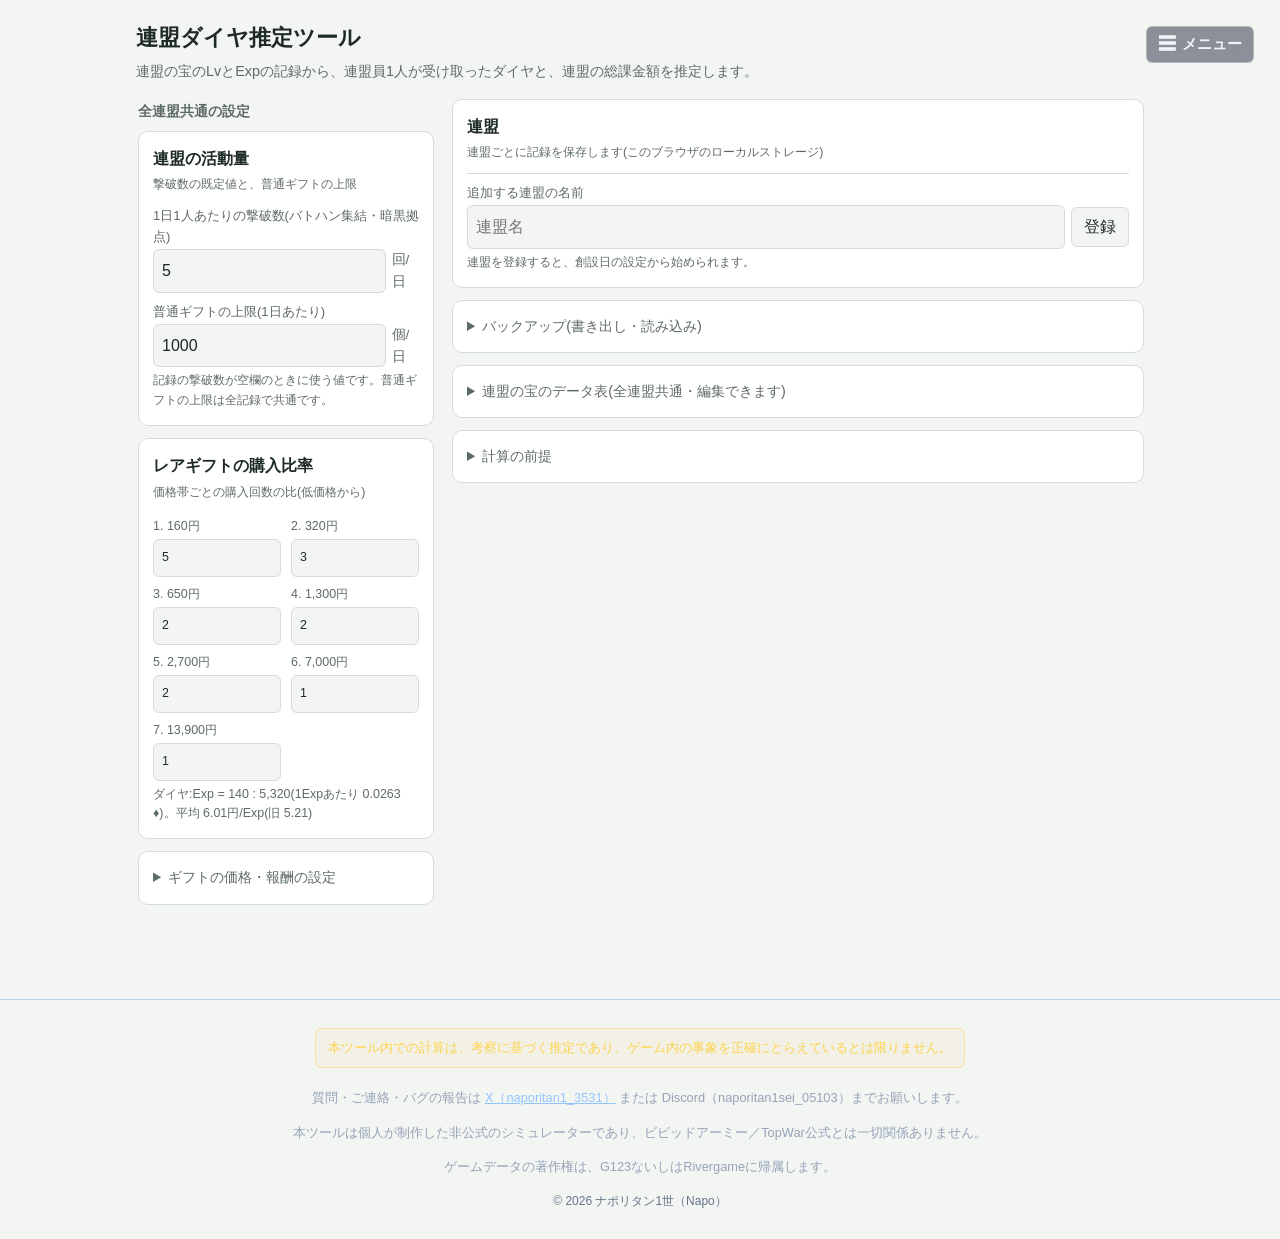
==== commit 9da394f8: "お" ====
--- a/index.html
+++ b/index.html
@@ -82,7 +82,7 @@
 <p class="asidehd">全連盟共通の設定</p>
 <section>
 <h2>連盟の活動量</h2><p class="scope">撃破数の既定値と、普通ギフトの上限</p>
-<label for="kill">1日1人あたりの撃破数(バトハン集結・暗黒拠点)</label><div class="in"><input type="number" id="kill" min="0" value="8"><span>回/日</span></div>
+<label for="kill">1日1人あたりの撃破数(バトハン集結・暗黒拠点)</label><div class="in"><input type="number" id="kill" min="0" value="5"><span>回/日</span></div>
 <label for="cap">普通ギフトの上限(1日あたり)</label><div class="in"><input type="number" id="cap" min="0" value="1000"><span>個/日</span></div>
 <p class="hint">記録の撃破数が空欄のときに使う値です。普通ギフトの上限は全記録で共通です。</p>
 </section>
@@ -127,7 +127,7 @@
 
 <div id="recBody" hidden>
 <section>
-<h2>記録</h2><p class="scope">ある時点の連盟の宝のLvとExp(ゲーム画面の表示のまま)と、そのときのアクティブ人数を記録します。1行目は創設日で、累計Expは0です</p>
+<h2>記録</h2><p class="scope">ある時点の連盟の宝のLvとExp(ゲーム画面の表示のまま)と、そのときのアクティブ人数（毎日ギフトを受け取ってる人数）を記録します。1行目は創設日で、累計Expは0です</p>
 <div class="scroll"><table id="recTbl"></table></div>
 <div class="btns"><button type="button" id="recAdd">記録を追加</button></div>
 <p class="hint" id="recHint"></p>
